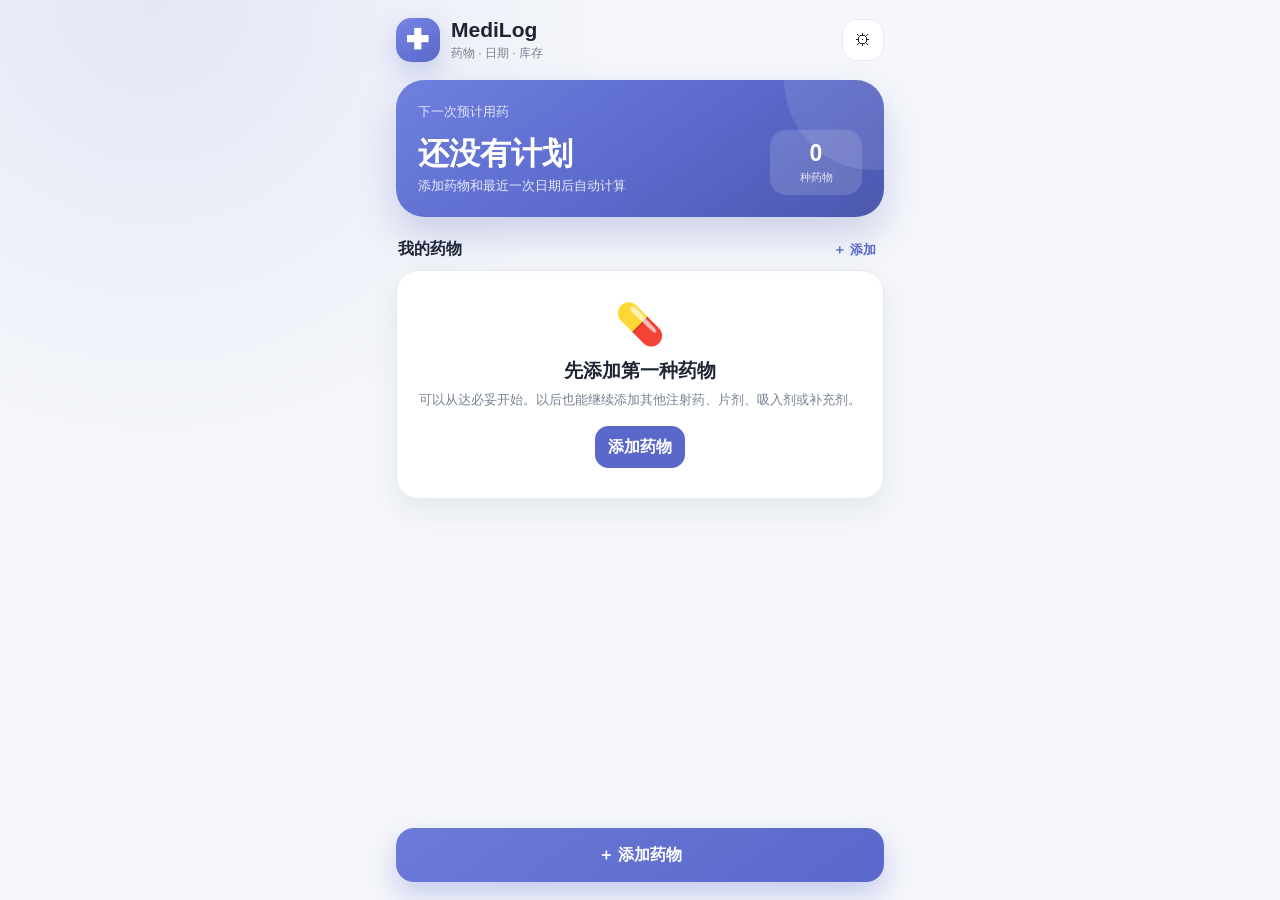
==== medilog-preview/index.html @ ae6ef3f7 "Add MediLog mobile preview" ====
<!DOCTYPE html>
<html lang="zh-CN">
<head>
<meta charset="utf-8">
<meta name="viewport" content="width=device-width,initial-scale=1,viewport-fit=cover">
<meta name="theme-color" content="#f5f7fb">
<meta name="apple-mobile-web-app-capable" content="yes">
<meta name="apple-mobile-web-app-status-bar-style" content="default">
<meta name="apple-mobile-web-app-title" content="MediLog">
<title>MediLog · 用药记录</title>
<link rel="manifest" href="./manifest.json">
<style>
:root{--bg:#f5f7fb;--card:#fff;--text:#1d2433;--muted:#778092;--line:#e7eaf0;--brand:#5968c9;--brand2:#7784e4;--green:#258a67;--amber:#a76a0a;--red:#ba4051;--soft:#eef1ff;--shadow:0 12px 30px rgba(30,38,60,.08)}
*{box-sizing:border-box}html{-webkit-text-size-adjust:100%}body{margin:0;background:radial-gradient(circle at 12% 0,rgba(89,104,201,.11),transparent 32%),var(--bg);color:var(--text);font-family:-apple-system,BlinkMacSystemFont,"SF Pro Display","PingFang SC","Microsoft YaHei",sans-serif}button,input,select,textarea{font:inherit}button{cursor:pointer}.app{width:min(100%,520px);margin:auto;min-height:100vh;padding:max(18px,env(safe-area-inset-top)) 16px calc(92px + env(safe-area-inset-bottom))}.topbar{display:flex;align-items:center;justify-content:space-between;margin-bottom:18px}.brand{display:flex;align-items:center;gap:11px}.logo{width:44px;height:44px;border-radius:15px;background:linear-gradient(145deg,var(--brand2),var(--brand));display:grid;place-items:center;color:#fff;box-shadow:0 10px 24px rgba(89,104,201,.25);font-size:23px}.brand h1{font-size:21px;margin:0}.brand p{font-size:12px;color:var(--muted);margin:3px 0 0}.iconbtn{width:42px;height:42px;border:1px solid var(--line);border-radius:14px;background:#fff;color:var(--text)}.hero{padding:22px;border-radius:28px;color:#fff;background:linear-gradient(145deg,#7080df 0,#5968c9 58%,#4c58ae 100%);box-shadow:0 18px 38px rgba(76,88,174,.24);position:relative;overflow:hidden}.hero:after{content:"";position:absolute;width:180px;height:180px;border-radius:50%;background:rgba(255,255,255,.10);right:-80px;top:-90px}.hero small{opacity:.8}.herorow{position:relative;z-index:1;display:flex;justify-content:space-between;align-items:end;gap:14px;margin-top:9px}.herobig{font-size:31px;font-weight:800;line-height:1}.herosub{font-size:13px;opacity:.86;margin-top:8px}.badge{min-width:92px;padding:10px 12px;border-radius:16px;background:rgba(255,255,255,.14);text-align:center}.badge strong{display:block;font-size:23px}.badge span{font-size:11px;opacity:.85}.sectionhead{display:flex;justify-content:space-between;align-items:center;margin:22px 2px 10px}.sectionhead h2{margin:0;font-size:16px}.linkbtn{border:0;background:transparent;color:var(--brand);font-weight:700;font-size:13px}.list{display:grid;gap:12px}.card{background:rgba(255,255,255,.96);border:1px solid var(--line);border-radius:22px;padding:17px;box-shadow:var(--shadow)}.medtop{display:flex;justify-content:space-between;gap:12px;align-items:start}.medname{font-size:18px;font-weight:780}.meta{font-size:12px;color:var(--muted);margin-top:5px}.pill{padding:6px 9px;border-radius:999px;background:#eaf8f2;color:var(--green);font-size:11px;font-weight:750;white-space:nowrap}.pill.low{background:#fff4dc;color:var(--amber)}.pill.empty{background:#fff0f2;color:var(--red)}.stats{display:grid;grid-template-columns:repeat(3,1fr);gap:8px;margin-top:15px}.stat{background:#f8f9fc;border-radius:15px;padding:11px 9px;min-width:0}.stat span{display:block;font-size:10px;color:var(--muted);margin-bottom:5px}.stat strong{font-size:14px;display:block;white-space:nowrap;overflow:hidden;text-overflow:ellipsis}.note{font-size:12px;color:var(--muted);margin-top:10px}.actions{display:grid;grid-template-columns:1.4fr 1fr auto;gap:8px;margin-top:13px}.btn{border:1px solid var(--line);border-radius:13px;background:#fff;min-height:42px;padding:9px 12px;font-weight:700}.btn.primary{background:var(--brand);border-color:var(--brand);color:#fff}.btn.soft{background:var(--soft);border-color:transparent;color:var(--brand)}.btn.danger{color:var(--red);background:#fff0f2;border-color:#ffdbe1}.empty{text-align:center;padding:30px 20px}.empty .emoji{font-size:40px}.empty h3{margin:10px 0 6px}.empty p{color:var(--muted);font-size:13px;line-height:1.55;margin:0 0 16px}.timeline{display:grid;gap:9px}.event{display:grid;grid-template-columns:auto 1fr auto;gap:10px;align-items:center;background:#fff;border:1px solid var(--line);border-radius:17px;padding:12px 13px}.edot{width:34px;height:34px;border-radius:11px;background:#eef1ff;display:grid;place-items:center}.etitle{font-weight:700;font-size:13px}.esub{font-size:11px;color:var(--muted);margin-top:3px}.eqty{font-size:12px;font-weight:750}.fab{position:fixed;left:50%;bottom:calc(18px + env(safe-area-inset-bottom));transform:translateX(-50%);width:min(calc(100% - 32px),488px);z-index:10}.fab button{width:100%;height:54px;border:0;border-radius:18px;color:#fff;background:linear-gradient(145deg,#6c7bd9,#5968c9);font-weight:800;box-shadow:0 13px 28px rgba(89,104,201,.3)}dialog{border:0;padding:0;border-radius:24px;width:min(calc(100% - 24px),500px);max-height:88vh;box-shadow:0 24px 70px rgba(25,32,50,.24)}dialog::backdrop{background:rgba(20,25,40,.38);backdrop-filter:blur(3px)}.modal{padding:20px}.modalhead{display:flex;justify-content:space-between;align-items:center;margin-bottom:14px}.modalhead h3{margin:0;font-size:19px}.close{width:36px;height:36px;border:0;border-radius:12px;background:#f2f4f8;font-size:22px}.grid2{display:grid;grid-template-columns:1fr 1fr;gap:10px}.field{margin-top:11px}.field label{display:block;font-size:12px;color:var(--muted);font-weight:650;margin-bottom:6px}.field input,.field select,.field textarea{width:100%;border:1px solid var(--line);background:#fff;border-radius:13px;padding:11px 12px;outline:none}.field textarea{min-height:76px;resize:vertical}.modalactions{display:grid;grid-template-columns:1fr 1.3fr;gap:9px;margin-top:18px}.smallhint{font-size:11px;color:var(--muted);line-height:1.5;margin-top:7px}.toast{position:fixed;left:50%;top:22px;transform:translate(-50%,-20px);background:#202633;color:#fff;padding:10px 14px;border-radius:12px;font-size:12px;opacity:0;pointer-events:none;transition:.2s;z-index:50}.toast.show{opacity:1;transform:translate(-50%,0)}@media(max-width:370px){.stats{grid-template-columns:1fr}.actions{grid-template-columns:1fr 1fr}.actions .edit{grid-column:1/-1}.herorow{align-items:start;flex-direction:column}}
</style>
</head>
<body>
<div class="app">
  <header class="topbar"><div class="brand"><div class="logo">✚</div><div><h1>MediLog</h1><p>药物 · 日期 · 库存</p></div></div><button class="iconbtn" id="settingsBtn">⚙︎</button></header>
  <section class="hero" id="hero"></section>
  <div class="sectionhead"><h2>我的药物</h2><button class="linkbtn" id="addTop">＋ 添加</button></div>
  <main class="list" id="medList"></main>
  <div class="sectionhead" id="historyHead"><h2>最近记录</h2><button class="linkbtn" id="allHistoryBtn">查看全部</button></div>
  <section class="timeline" id="timeline"></section>
</div>
<div class="fab"><button id="addBtn">＋ 添加药物</button></div>

<dialog id="medDialog"><form class="modal" id="medForm"><div class="modalhead"><h3 id="medTitle">添加药物</h3><button type="button" class="close" data-close="medDialog">×</button></div><input type="hidden" id="medId"><div class="field"><label>药物名称</label><input id="medName" required placeholder="例如：达必妥"></div><div class="grid2"><div class="field"><label>类型</label><select id="medType"><option>注射笔</option><option>预充针</option><option>片剂</option><option>胶囊</option><option>吸入剂</option><option>补充剂</option><option>其他</option></select></div><div class="field"><label>库存单位</label><input id="medUnit" value="支" required></div></div><div class="grid2"><div class="field"><label>当前库存</label><input id="medStock" type="number" min="0" step="0.5" value="0" required></div><div class="field"><label>每次使用</label><input id="medDose" type="number" min="0.1" step="0.1" value="1" required></div></div><div class="grid2"><div class="field"><label>计划间隔（天）</label><input id="medInterval" type="number" min="1" value="14" required></div><div class="field"><label>低库存提醒</label><input id="medLow" type="number" min="0" step="0.5" value="2"></div></div><div class="field" id="seedWrap"><label>最近一次用药日期（可选）</label><input id="medSeed" type="date"></div><div class="field"><label>备注（可选）</label><textarea id="medNotes" placeholder="剂量、部位或其他备注"></textarea></div><button type="button" class="btn danger" id="deleteBtn" style="display:none;width:100%;margin-top:14px">删除药物和记录</button><div class="modalactions"><button type="button" class="btn" data-close="medDialog">取消</button><button class="btn primary">保存</button></div></form></dialog>

<dialog id="doseDialog"><form class="modal" id="doseForm"><div class="modalhead"><h3>记录用药</h3><button type="button" class="close" data-close="doseDialog">×</button></div><input type="hidden" id="doseMedId"><div class="field"><label>药物</label><input id="doseName" disabled></div><div class="grid2"><div class="field"><label>日期</label><input id="doseDate" type="date" required></div><div class="field"><label>使用数量</label><input id="doseQty" type="number" min="0.1" step="0.1" required></div></div><div class="field"><label>备注（可选）</label><input id="doseNote" placeholder="例如：左腹部"></div><div class="smallhint" id="doseHint"></div><div class="modalactions"><button type="button" class="btn" data-close="doseDialog">取消</button><button class="btn primary">确认用药</button></div></form></dialog>

<dialog id="restockDialog"><form class="modal" id="restockForm"><div class="modalhead"><h3>补充库存</h3><button type="button" class="close" data-close="restockDialog">×</button></div><input type="hidden" id="restockMedId"><div class="field"><label>药物</label><input id="restockName" disabled></div><div class="grid2"><div class="field"><label>日期</label><input id="restockDate" type="date" required></div><div class="field"><label>增加数量</label><input id="restockQty" type="number" min="0.1" step="0.1" value="1" required></div></div><div class="field"><label>备注（可选）</label><input id="restockNote" placeholder="例如：药房领取"></div><div class="modalactions"><button type="button" class="btn" data-close="restockDialog">取消</button><button class="btn primary">加入库存</button></div></form></dialog>

<dialog id="historyDialog"><div class="modal"><div class="modalhead"><h3>全部记录</h3><button class="close" data-close="historyDialog">×</button></div><div class="timeline" id="allTimeline"></div></div></dialog>
<dialog id="settingsDialog"><div class="modal"><div class="modalhead"><h3>数据与备份</h3><button class="close" data-close="settingsDialog">×</button></div><p class="smallhint">所有用药数据只保存在当前浏览器。本页面不会把你的药物名称、库存或用药历史上传到 GitHub。</p><div style="display:grid;gap:9px;margin-top:14px"><button class="btn" id="exportBtn">导出 JSON 备份</button><button class="btn soft" id="importBtn">导入备份</button><input id="importFile" type="file" accept="application/json" hidden></div></div></dialog>
<div class="toast" id="toast"></div>
<script>
const KEY='medilog.state.v1';
let state=load();
const $=id=>document.getElementById(id);
const uid=()=>crypto.randomUUID?crypto.randomUUID():Date.now().toString(36)+Math.random().toString(36).slice(2);
const today=()=>{const d=new Date();return `${d.getFullYear()}-${String(d.getMonth()+1).padStart(2,'0')}-${String(d.getDate()).padStart(2,'0')}`};
const pd=s=>s?new Date(s+'T12:00:00'):null;
const iso=d=>`${d.getFullYear()}-${String(d.getMonth()+1).padStart(2,'0')}-${String(d.getDate()).padStart(2,'0')}`;
const add=(s,n)=>{const d=pd(s);if(!d)return null;d.setDate(d.getDate()+Number(n||0));return iso(d)};
const diff=(a,b)=>Math.round((pd(b)-pd(a))/86400000);
const fmt=s=>s?pd(s).toLocaleDateString('zh-CN',{month:'short',day:'numeric'}):'—';
const fmtY=s=>s?pd(s).toLocaleDateString('zh-CN',{year:'numeric',month:'short',day:'numeric'}):'—';
const num=n=>Number(n||0).toLocaleString('zh-CN',{maximumFractionDigits:1});
const esc=v=>String(v??'').replace(/[&<>"']/g,c=>({'&':'&amp;','<':'&lt;','>':'&gt;','"':'&quot;',"'":'&#39;'}[c]));
function load(){try{const x=JSON.parse(localStorage.getItem(KEY));if(x&&Array.isArray(x.medications)&&Array.isArray(x.events))return x}catch(e){}return{version:1,medications:[],events:[]}}
function save(){localStorage.setItem(KEY,JSON.stringify(state))}
function med(id){return state.medications.find(m=>m.id===id)}
function doseDates(m){const a=state.events.filter(e=>e.medicationId===m.id&&e.type==='dose').map(e=>e.date);if(m.seedDate)a.push(m.seedDate);return [...new Set(a)].sort()}
function last(m){const a=doseDates(m);return a.length?a[a.length-1]:null}
function next(m){const l=last(m);return l?add(l,m.intervalDays):null}
function avg(m){const a=doseDates(m);if(a.length<2)return null;const ds=a.slice(1).map((d,i)=>diff(a[i],d));return ds.reduce((x,y)=>x+y,0)/ds.length}
function toast(t){$('toast').textContent=t;$('toast').classList.add('show');clearTimeout(toast.t);toast.t=setTimeout(()=>$('toast').classList.remove('show'),1800)}
function render(){renderHero();renderMeds();renderEvents();$('historyHead').style.display=state.events.length?'flex':'none'}
function renderHero(){let n=null;for(const m of state.medications){const d=next(m);if(d&&(!n||pd(d)<pd(n.date)))n={m,date:d}}if(!n){$('hero').innerHTML='<small>下一次预计用药</small><div class="herorow"><div><div class="herobig">还没有计划</div><div class="herosub">添加药物和最近一次日期后自动计算</div></div><div class="badge"><strong>'+state.medications.length+'</strong><span>种药物</span></div></div>';return}const d=diff(today(),n.date);const text=d===0?'今天':d>0?d+' 天后':'已过 '+Math.abs(d)+' 天';$('hero').innerHTML=`<small>下一次预计用药 · ${esc(n.m.name)}</small><div class="herorow"><div><div class="herobig">${text}</div><div class="herosub">${fmtY(n.date)} · 计划每 ${num(n.m.intervalDays)} 天</div></div><div class="badge"><strong>${num(n.m.stock)}</strong><span>剩余 ${esc(n.m.unit)}</span></div></div>`}
function renderMeds(){const root=$('medList');if(!state.medications.length){root.innerHTML='<div class="card empty"><div class="emoji">💊</div><h3>先添加第一种药物</h3><p>可以从达必妥开始。以后也能继续添加其他注射药、片剂、吸入剂或补充剂。</p><button class="btn primary" id="emptyAdd">添加药物</button></div>';$('emptyAdd').onclick=()=>openMed();return}root.innerHTML=state.medications.map(m=>{const l=last(m),n=next(m),a=avg(m),st=Number(m.stock),low=Number(m.lowStock||0);const c=st<=0?'empty':st<=low?'low':'';const doses=m.doseQty>0?Math.floor(st/m.doseQty):0;const label=st<=0?'库存为 0':st<=low?'库存偏低':'约 '+doses+' 次用量';return `<article class="card"><div class="medtop"><div><div class="medname">${esc(m.name)}</div><div class="meta">${esc(m.formType)} · 每次 ${num(m.doseQty)} ${esc(m.unit)} · 每 ${num(m.intervalDays)} 天</div></div><span class="pill ${c}">${label}</span></div><div class="stats"><div class="stat"><span>剩余库存</span><strong>${num(m.stock)} ${esc(m.unit)}</strong></div><div class="stat"><span>上次用药</span><strong>${fmt(l)}</strong></div><div class="stat"><span>下次预计</span><strong>${fmt(n)}</strong></div></div>${a?`<div class="note">历史平均实际间隔：${num(a)} 天</div>`:''}${m.notes?`<div class="note">${esc(m.notes)}</div>`:''}<div class="actions"><button class="btn primary dose" data-id="${m.id}">记录用药</button><button class="btn soft restock" data-id="${m.id}">补库存</button><button class="btn edit" data-id="${m.id}">编辑</button></div></article>`}).join('');root.querySelectorAll('.dose').forEach(b=>b.onclick=()=>openDose(b.dataset.id));root.querySelectorAll('.restock').forEach(b=>b.onclick=()=>openRestock(b.dataset.id));root.querySelectorAll('.edit').forEach(b=>b.onclick=()=>openMed(b.dataset.id))}
function events(){return [...state.events].sort((a,b)=>b.date.localeCompare(a.date)||String(b.createdAt).localeCompare(String(a.createdAt)))}
function eventHTML(e){const m=med(e.medicationId);if(!m)return'';const dose=e.type==='dose';return `<div class="event"><div class="edot">${dose?'💉':'📦'}</div><div><div class="etitle">${esc(m.name)} · ${dose?'用药':'补充库存'}</div><div class="esub">${fmtY(e.date)}${e.note?' · '+esc(e.note):''}</div></div><div class="eqty">${dose?'−':'＋'}${num(e.qty)} ${esc(m.unit)}</div></div>`}
function renderEvents(){const a=events();$('timeline').innerHTML=a.slice(0,5).map(eventHTML).join('');$('allTimeline').innerHTML=a.length?a.map(eventHTML).join(''):'<div class="empty"><p>还没有任何记录。</p></div>'}
function openMed(id){const m=id?med(id):null;$('medTitle').textContent=m?'编辑药物':'添加药物';$('medId').value=m?.id||'';$('medName').value=m?.name||'';$('medType').value=m?.formType||'注射笔';$('medUnit').value=m?.unit||'支';$('medStock').value=m?.stock??0;$('medDose').value=m?.doseQty??1;$('medInterval').value=m?.intervalDays??14;$('medLow').value=m?.lowStock??2;$('medSeed').value=m?.seedDate||'';$('medNotes').value=m?.notes||'';$('seedWrap').style.display=m?'none':'block';$('deleteBtn').style.display=m?'block':'none';$('deleteBtn').onclick=m?()=>removeMed(m.id):null;$('medDialog').showModal()}
function openDose(id){const m=med(id);$('doseMedId').value=id;$('doseName').value=m.name;$('doseDate').value=today();$('doseQty').value=m.doseQty;$('doseNote').value='';$('doseHint').textContent=`当前库存：${num(m.stock)} ${m.unit}。确认后自动扣减。`;$('doseDialog').showModal()}
function openRestock(id){const m=med(id);$('restockMedId').value=id;$('restockName').value=m.name;$('restockDate').value=today();$('restockQty').value=1;$('restockNote').value='';$('restockDialog').showModal()}
function removeMed(id){const m=med(id);if(!confirm(`确定删除“${m.name}”以及它的全部历史记录吗？`))return;state.medications=state.medications.filter(x=>x.id!==id);state.events=state.events.filter(e=>e.medicationId!==id);save();$('medDialog').close();render();toast('已删除')}
$('medForm').onsubmit=e=>{e.preventDefault();const id=$('medId').value;const data={name:$('medName').value.trim(),formType:$('medType').value,unit:$('medUnit').value.trim()||'份',stock:Number($('medStock').value),doseQty:Number($('medDose').value),intervalDays:Number($('medInterval').value),lowStock:Number($('medLow').value||0),notes:$('medNotes').value.trim()};if(!data.name||data.stock<0||data.doseQty<=0||data.intervalDays<=0)return;if(id)Object.assign(med(id),data,{updatedAt:new Date().toISOString()});else state.medications.push({id:uid(),...data,seedDate:$('medSeed').value||null,createdAt:new Date().toISOString()});save();$('medDialog').close();render();toast(id?'已更新':'已添加')};
$('doseForm').onsubmit=e=>{e.preventDefault();const m=med($('doseMedId').value),q=Number($('doseQty').value),d=$('doseDate').value;if(!m||q<=0||!d)return;if(q>Number(m.stock)){toast('库存不足');return}m.stock=Number(m.stock)-q;state.events.push({id:uid(),type:'dose',medicationId:m.id,date:d,qty:q,note:$('doseNote').value.trim(),createdAt:new Date().toISOString()});save();$('doseDialog').close();render();toast('用药记录已保存')};
$('restockForm').onsubmit=e=>{e.preventDefault();const m=med($('restockMedId').value),q=Number($('restockQty').value),d=$('restockDate').value;if(!m||q<=0||!d)return;m.stock=Number(m.stock)+q;state.events.push({id:uid(),type:'restock',medicationId:m.id,date:d,qty:q,note:$('restockNote').value.trim(),createdAt:new Date().toISOString()});save();$('restockDialog').close();render();toast('库存已更新')};
$('addBtn').onclick=$('addTop').onclick=()=>openMed();$('settingsBtn').onclick=()=>$('settingsDialog').showModal();$('allHistoryBtn').onclick=()=>{$('historyDialog').showModal();renderEvents()};document.querySelectorAll('[data-close]').forEach(b=>b.onclick=()=>$(b.dataset.close).close());
$('exportBtn').onclick=()=>{const blob=new Blob([JSON.stringify({app:'MediLog',exportedAt:new Date().toISOString(),data:state},null,2)],{type:'application/json'});const u=URL.createObjectURL(blob),a=document.createElement('a');a.href=u;a.download=`medilog-backup-${today()}.json`;a.click();setTimeout(()=>URL.revokeObjectURL(u),1000);toast('备份已导出')};$('importBtn').onclick=()=>$('importFile').click();$('importFile').onchange=async()=>{const f=$('importFile').files[0];if(!f)return;try{const x=JSON.parse(await f.text()),d=x.data||x;if(!Array.isArray(d.medications)||!Array.isArray(d.events))throw 0;if(!confirm('导入会覆盖当前数据，是否继续？'))return;state=d;save();render();$('settingsDialog').close();toast('备份已导入')}catch(e){toast('备份文件无法读取')}$('importFile').value=''};
if('serviceWorker'in navigator)window.addEventListener('load',()=>navigator.serviceWorker.register('./sw.js').catch(()=>{}));render();
</script>
</body>
</html>
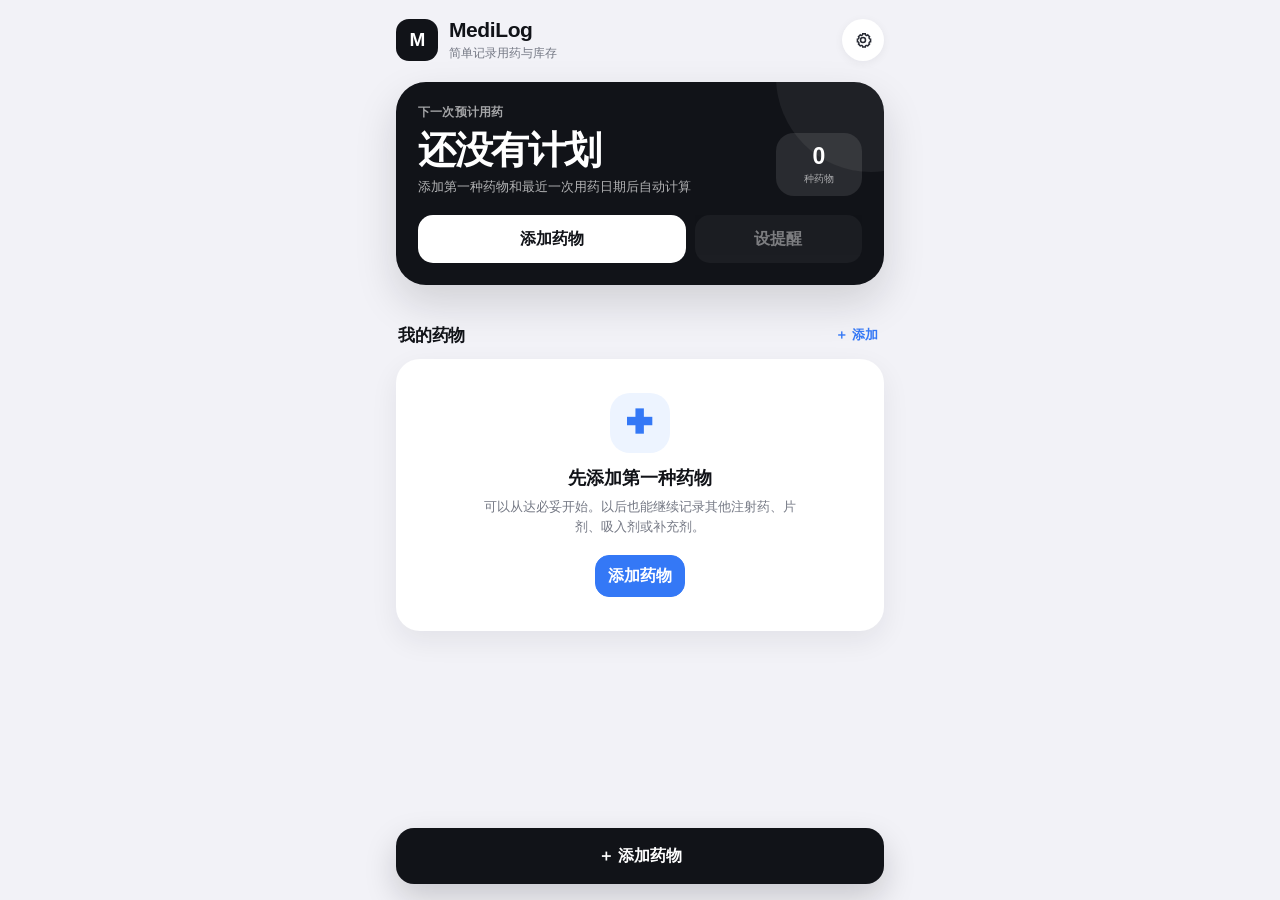
==== commit 5138881b: "Redesign MediLog preview and add calendar reminders" ====
--- a/medilog-preview/index.html
+++ b/medilog-preview/index.html
@@ -1,77 +1,37 @@
 <!DOCTYPE html>
 <html lang="zh-CN">
 <head>
-<meta charset="utf-8">
-<meta name="viewport" content="width=device-width,initial-scale=1,viewport-fit=cover">
-<meta name="theme-color" content="#f5f7fb">
-<meta name="apple-mobile-web-app-capable" content="yes">
-<meta name="apple-mobile-web-app-status-bar-style" content="default">
-<meta name="apple-mobile-web-app-title" content="MediLog">
-<title>MediLog · 用药记录</title>
-<link rel="manifest" href="./manifest.json">
-<style>
-:root{--bg:#f5f7fb;--card:#fff;--text:#1d2433;--muted:#778092;--line:#e7eaf0;--brand:#5968c9;--brand2:#7784e4;--green:#258a67;--amber:#a76a0a;--red:#ba4051;--soft:#eef1ff;--shadow:0 12px 30px rgba(30,38,60,.08)}
-*{box-sizing:border-box}html{-webkit-text-size-adjust:100%}body{margin:0;background:radial-gradient(circle at 12% 0,rgba(89,104,201,.11),transparent 32%),var(--bg);color:var(--text);font-family:-apple-system,BlinkMacSystemFont,"SF Pro Display","PingFang SC","Microsoft YaHei",sans-serif}button,input,select,textarea{font:inherit}button{cursor:pointer}.app{width:min(100%,520px);margin:auto;min-height:100vh;padding:max(18px,env(safe-area-inset-top)) 16px calc(92px + env(safe-area-inset-bottom))}.topbar{display:flex;align-items:center;justify-content:space-between;margin-bottom:18px}.brand{display:flex;align-items:center;gap:11px}.logo{width:44px;height:44px;border-radius:15px;background:linear-gradient(145deg,var(--brand2),var(--brand));display:grid;place-items:center;color:#fff;box-shadow:0 10px 24px rgba(89,104,201,.25);font-size:23px}.brand h1{font-size:21px;margin:0}.brand p{font-size:12px;color:var(--muted);margin:3px 0 0}.iconbtn{width:42px;height:42px;border:1px solid var(--line);border-radius:14px;background:#fff;color:var(--text)}.hero{padding:22px;border-radius:28px;color:#fff;background:linear-gradient(145deg,#7080df 0,#5968c9 58%,#4c58ae 100%);box-shadow:0 18px 38px rgba(76,88,174,.24);position:relative;overflow:hidden}.hero:after{content:"";position:absolute;width:180px;height:180px;border-radius:50%;background:rgba(255,255,255,.10);right:-80px;top:-90px}.hero small{opacity:.8}.herorow{position:relative;z-index:1;display:flex;justify-content:space-between;align-items:end;gap:14px;margin-top:9px}.herobig{font-size:31px;font-weight:800;line-height:1}.herosub{font-size:13px;opacity:.86;margin-top:8px}.badge{min-width:92px;padding:10px 12px;border-radius:16px;background:rgba(255,255,255,.14);text-align:center}.badge strong{display:block;font-size:23px}.badge span{font-size:11px;opacity:.85}.sectionhead{display:flex;justify-content:space-between;align-items:center;margin:22px 2px 10px}.sectionhead h2{margin:0;font-size:16px}.linkbtn{border:0;background:transparent;color:var(--brand);font-weight:700;font-size:13px}.list{display:grid;gap:12px}.card{background:rgba(255,255,255,.96);border:1px solid var(--line);border-radius:22px;padding:17px;box-shadow:var(--shadow)}.medtop{display:flex;justify-content:space-between;gap:12px;align-items:start}.medname{font-size:18px;font-weight:780}.meta{font-size:12px;color:var(--muted);margin-top:5px}.pill{padding:6px 9px;border-radius:999px;background:#eaf8f2;color:var(--green);font-size:11px;font-weight:750;white-space:nowrap}.pill.low{background:#fff4dc;color:var(--amber)}.pill.empty{background:#fff0f2;color:var(--red)}.stats{display:grid;grid-template-columns:repeat(3,1fr);gap:8px;margin-top:15px}.stat{background:#f8f9fc;border-radius:15px;padding:11px 9px;min-width:0}.stat span{display:block;font-size:10px;color:var(--muted);margin-bottom:5px}.stat strong{font-size:14px;display:block;white-space:nowrap;overflow:hidden;text-overflow:ellipsis}.note{font-size:12px;color:var(--muted);margin-top:10px}.actions{display:grid;grid-template-columns:1.4fr 1fr auto;gap:8px;margin-top:13px}.btn{border:1px solid var(--line);border-radius:13px;background:#fff;min-height:42px;padding:9px 12px;font-weight:700}.btn.primary{background:var(--brand);border-color:var(--brand);color:#fff}.btn.soft{background:var(--soft);border-color:transparent;color:var(--brand)}.btn.danger{color:var(--red);background:#fff0f2;border-color:#ffdbe1}.empty{text-align:center;padding:30px 20px}.empty .emoji{font-size:40px}.empty h3{margin:10px 0 6px}.empty p{color:var(--muted);font-size:13px;line-height:1.55;margin:0 0 16px}.timeline{display:grid;gap:9px}.event{display:grid;grid-template-columns:auto 1fr auto;gap:10px;align-items:center;background:#fff;border:1px solid var(--line);border-radius:17px;padding:12px 13px}.edot{width:34px;height:34px;border-radius:11px;background:#eef1ff;display:grid;place-items:center}.etitle{font-weight:700;font-size:13px}.esub{font-size:11px;color:var(--muted);margin-top:3px}.eqty{font-size:12px;font-weight:750}.fab{position:fixed;left:50%;bottom:calc(18px + env(safe-area-inset-bottom));transform:translateX(-50%);width:min(calc(100% - 32px),488px);z-index:10}.fab button{width:100%;height:54px;border:0;border-radius:18px;color:#fff;background:linear-gradient(145deg,#6c7bd9,#5968c9);font-weight:800;box-shadow:0 13px 28px rgba(89,104,201,.3)}dialog{border:0;padding:0;border-radius:24px;width:min(calc(100% - 24px),500px);max-height:88vh;box-shadow:0 24px 70px rgba(25,32,50,.24)}dialog::backdrop{background:rgba(20,25,40,.38);backdrop-filter:blur(3px)}.modal{padding:20px}.modalhead{display:flex;justify-content:space-between;align-items:center;margin-bottom:14px}.modalhead h3{margin:0;font-size:19px}.close{width:36px;height:36px;border:0;border-radius:12px;background:#f2f4f8;font-size:22px}.grid2{display:grid;grid-template-columns:1fr 1fr;gap:10px}.field{margin-top:11px}.field label{display:block;font-size:12px;color:var(--muted);font-weight:650;margin-bottom:6px}.field input,.field select,.field textarea{width:100%;border:1px solid var(--line);background:#fff;border-radius:13px;padding:11px 12px;outline:none}.field textarea{min-height:76px;resize:vertical}.modalactions{display:grid;grid-template-columns:1fr 1.3fr;gap:9px;margin-top:18px}.smallhint{font-size:11px;color:var(--muted);line-height:1.5;margin-top:7px}.toast{position:fixed;left:50%;top:22px;transform:translate(-50%,-20px);background:#202633;color:#fff;padding:10px 14px;border-radius:12px;font-size:12px;opacity:0;pointer-events:none;transition:.2s;z-index:50}.toast.show{opacity:1;transform:translate(-50%,0)}@media(max-width:370px){.stats{grid-template-columns:1fr}.actions{grid-template-columns:1fr 1fr}.actions .edit{grid-column:1/-1}.herorow{align-items:start;flex-direction:column}}
-</style>
+  <meta charset="utf-8">
+  <meta name="viewport" content="width=device-width,initial-scale=1,viewport-fit=cover">
+  <meta name="theme-color" content="#f2f2f7">
+  <meta name="apple-mobile-web-app-capable" content="yes">
+  <meta name="apple-mobile-web-app-status-bar-style" content="default">
+  <meta name="apple-mobile-web-app-title" content="MediLog">
+  <title>MediLog · 用药记录</title>
+  <link rel="manifest" href="./manifest.json">
+  <link rel="stylesheet" href="./app.css">
 </head>
 <body>
 <div class="app">
-  <header class="topbar"><div class="brand"><div class="logo">✚</div><div><h1>MediLog</h1><p>药物 · 日期 · 库存</p></div></div><button class="iconbtn" id="settingsBtn">⚙︎</button></header>
-  <section class="hero" id="hero"></section>
-  <div class="sectionhead"><h2>我的药物</h2><button class="linkbtn" id="addTop">＋ 添加</button></div>
-  <main class="list" id="medList"></main>
-  <div class="sectionhead" id="historyHead"><h2>最近记录</h2><button class="linkbtn" id="allHistoryBtn">查看全部</button></div>
-  <section class="timeline" id="timeline"></section>
+  <header class="topbar">
+    <div class="brand"><div class="brandmark">M</div><div><h1>MediLog</h1><p>简单记录用药与库存</p></div></div>
+    <button class="iconbtn" id="settingsBtn" aria-label="设置"><svg viewBox="0 0 24 24" fill="none" stroke="currentColor" stroke-width="1.8"><circle cx="12" cy="12" r="3"/><path d="M19.4 15a1.7 1.7 0 0 0 .34 1.88l.06.06-2.12 2.12-.06-.06a1.7 1.7 0 0 0-1.88-.34 1.7 1.7 0 0 0-1.03 1.55V20.3h-3v-.09a1.7 1.7 0 0 0-1.03-1.55 1.7 1.7 0 0 0-1.88.34l-.06.06-2.12-2.12.06-.06A1.7 1.7 0 0 0 7 15a1.7 1.7 0 0 0-1.55-1.03H5.3v-3h.15A1.7 1.7 0 0 0 7 9.94a1.7 1.7 0 0 0-.34-1.88L6.6 8l2.12-2.12.06.06a1.7 1.7 0 0 0 1.88.34A1.7 1.7 0 0 0 11.7 4.7V4.6h3v.1a1.7 1.7 0 0 0 1.03 1.58 1.7 1.7 0 0 0 1.88-.34l.06-.06L19.8 8l-.06.06a1.7 1.7 0 0 0-.34 1.88 1.7 1.7 0 0 0 1.55 1.03h.15v3h-.15A1.7 1.7 0 0 0 19.4 15Z"/></svg></button>
+  </header>
+  <section class="nextcard" id="hero"></section>
+  <section class="summary" id="summary"></section>
+  <div class="section-head"><h2>我的药物</h2><button class="textbtn" id="addTop">＋ 添加</button></div>
+  <main class="med-list" id="medList"></main>
+  <div class="section-head" id="historyHead"><h2>最近记录</h2><button class="textbtn" id="allHistoryBtn">查看全部</button></div>
+  <section class="event-list" id="timeline"></section>
 </div>
-<div class="fab"><button id="addBtn">＋ 添加药物</button></div>
-
-<dialog id="medDialog"><form class="modal" id="medForm"><div class="modalhead"><h3 id="medTitle">添加药物</h3><button type="button" class="close" data-close="medDialog">×</button></div><input type="hidden" id="medId"><div class="field"><label>药物名称</label><input id="medName" required placeholder="例如：达必妥"></div><div class="grid2"><div class="field"><label>类型</label><select id="medType"><option>注射笔</option><option>预充针</option><option>片剂</option><option>胶囊</option><option>吸入剂</option><option>补充剂</option><option>其他</option></select></div><div class="field"><label>库存单位</label><input id="medUnit" value="支" required></div></div><div class="grid2"><div class="field"><label>当前库存</label><input id="medStock" type="number" min="0" step="0.5" value="0" required></div><div class="field"><label>每次使用</label><input id="medDose" type="number" min="0.1" step="0.1" value="1" required></div></div><div class="grid2"><div class="field"><label>计划间隔（天）</label><input id="medInterval" type="number" min="1" value="14" required></div><div class="field"><label>低库存提醒</label><input id="medLow" type="number" min="0" step="0.5" value="2"></div></div><div class="field" id="seedWrap"><label>最近一次用药日期（可选）</label><input id="medSeed" type="date"></div><div class="field"><label>备注（可选）</label><textarea id="medNotes" placeholder="剂量、部位或其他备注"></textarea></div><button type="button" class="btn danger" id="deleteBtn" style="display:none;width:100%;margin-top:14px">删除药物和记录</button><div class="modalactions"><button type="button" class="btn" data-close="medDialog">取消</button><button class="btn primary">保存</button></div></form></dialog>
-
-<dialog id="doseDialog"><form class="modal" id="doseForm"><div class="modalhead"><h3>记录用药</h3><button type="button" class="close" data-close="doseDialog">×</button></div><input type="hidden" id="doseMedId"><div class="field"><label>药物</label><input id="doseName" disabled></div><div class="grid2"><div class="field"><label>日期</label><input id="doseDate" type="date" required></div><div class="field"><label>使用数量</label><input id="doseQty" type="number" min="0.1" step="0.1" required></div></div><div class="field"><label>备注（可选）</label><input id="doseNote" placeholder="例如：左腹部"></div><div class="smallhint" id="doseHint"></div><div class="modalactions"><button type="button" class="btn" data-close="doseDialog">取消</button><button class="btn primary">确认用药</button></div></form></dialog>
-
-<dialog id="restockDialog"><form class="modal" id="restockForm"><div class="modalhead"><h3>补充库存</h3><button type="button" class="close" data-close="restockDialog">×</button></div><input type="hidden" id="restockMedId"><div class="field"><label>药物</label><input id="restockName" disabled></div><div class="grid2"><div class="field"><label>日期</label><input id="restockDate" type="date" required></div><div class="field"><label>增加数量</label><input id="restockQty" type="number" min="0.1" step="0.1" value="1" required></div></div><div class="field"><label>备注（可选）</label><input id="restockNote" placeholder="例如：药房领取"></div><div class="modalactions"><button type="button" class="btn" data-close="restockDialog">取消</button><button class="btn primary">加入库存</button></div></form></dialog>
-
-<dialog id="historyDialog"><div class="modal"><div class="modalhead"><h3>全部记录</h3><button class="close" data-close="historyDialog">×</button></div><div class="timeline" id="allTimeline"></div></div></dialog>
-<dialog id="settingsDialog"><div class="modal"><div class="modalhead"><h3>数据与备份</h3><button class="close" data-close="settingsDialog">×</button></div><p class="smallhint">所有用药数据只保存在当前浏览器。本页面不会把你的药物名称、库存或用药历史上传到 GitHub。</p><div style="display:grid;gap:9px;margin-top:14px"><button class="btn" id="exportBtn">导出 JSON 备份</button><button class="btn soft" id="importBtn">导入备份</button><input id="importFile" type="file" accept="application/json" hidden></div></div></dialog>
+<div class="bottom-action"><button id="addBtn">＋ 添加药物</button></div>
+<dialog id="medDialog"><form class="sheet" id="medForm"><div class="sheet-head"><h3 id="medTitle">添加药物</h3><button type="button" class="close" data-close="medDialog">×</button></div><input type="hidden" id="medId"><div class="field"><label>药物名称</label><input id="medName" required placeholder="例如：达必妥"></div><div class="grid2"><div class="field"><label>类型</label><select id="medType"><option>注射笔</option><option>预充针</option><option>片剂</option><option>胶囊</option><option>吸入剂</option><option>补充剂</option><option>其他</option></select></div><div class="field"><label>库存单位</label><input id="medUnit" value="支" required></div></div><div class="grid2"><div class="field"><label>当前库存</label><input id="medStock" type="number" min="0" step="0.5" value="0" required></div><div class="field"><label>每次使用</label><input id="medDose" type="number" min="0.1" step="0.1" value="1" required></div></div><div class="grid2"><div class="field"><label>计划间隔（天）</label><input id="medInterval" type="number" min="1" value="14" required></div><div class="field"><label>低库存提醒</label><input id="medLow" type="number" min="0" step="0.5" value="2"></div></div><div class="field" id="seedWrap"><label>最近一次用药日期（可选）</label><input id="medSeed" type="date"></div><div class="field"><label>备注（可选）</label><textarea id="medNotes" placeholder="剂量、部位或其他备注"></textarea></div><button type="button" class="btn danger full" id="deleteBtn" style="display:none;margin-top:14px">删除药物和记录</button><div class="sheet-actions"><button type="button" class="btn" data-close="medDialog">取消</button><button class="btn primary">保存</button></div></form></dialog>
+<dialog id="doseDialog"><form class="sheet" id="doseForm"><div class="sheet-head"><h3>记录用药</h3><button type="button" class="close" data-close="doseDialog">×</button></div><input type="hidden" id="doseMedId"><div class="field"><label>药物</label><input id="doseName" disabled></div><div class="grid2"><div class="field"><label>日期</label><input id="doseDate" type="date" required></div><div class="field"><label>使用数量</label><input id="doseQty" type="number" min="0.1" step="0.1" required></div></div><div class="field"><label>备注（可选）</label><input id="doseNote" placeholder="例如：左腹部"></div><p class="hint" id="doseHint"></p><div class="sheet-actions"><button type="button" class="btn" data-close="doseDialog">取消</button><button class="btn primary">确认用药</button></div></form></dialog>
+<dialog id="restockDialog"><form class="sheet" id="restockForm"><div class="sheet-head"><h3>补充库存</h3><button type="button" class="close" data-close="restockDialog">×</button></div><input type="hidden" id="restockMedId"><div class="field"><label>药物</label><input id="restockName" disabled></div><div class="grid2"><div class="field"><label>日期</label><input id="restockDate" type="date" required></div><div class="field"><label>增加数量</label><input id="restockQty" type="number" min="0.1" step="0.1" value="1" required></div></div><div class="field"><label>备注（可选）</label><input id="restockNote" placeholder="例如：药房领取"></div><div class="sheet-actions"><button type="button" class="btn" data-close="restockDialog">取消</button><button class="btn primary">加入库存</button></div></form></dialog>
+<dialog id="reminderDialog"><div class="sheet"><div class="sheet-head"><h3>设置手机提醒</h3><button type="button" class="close" data-close="reminderDialog">×</button></div><input type="hidden" id="reminderMedId"><div class="reminder-box"><div class="reminder-title" id="reminderTitle"></div><div class="reminder-sub">第一版使用手机日历提醒，最稳定，也不需要把你的用药资料上传到服务器。</div></div><div class="field"><label>提前多久提醒</label><select id="reminderBefore"><option value="0">当天提醒</option><option value="1" selected>提前 1 天</option><option value="2">提前 2 天</option><option value="3">提前 3 天</option></select></div><button class="btn primary full" id="reminderExport" style="margin-top:16px">加入手机日历</button><p class="hint">iPhone 下载后可用日历打开；Android 也可导入系统日历。真正的锁屏 Push 会作为下一阶段功能。</p></div></dialog>
+<dialog id="historyDialog"><div class="sheet"><div class="sheet-head"><h3>全部记录</h3><button class="close" data-close="historyDialog">×</button></div><div class="event-list" id="allTimeline"></div></div></dialog>
+<dialog id="settingsDialog"><div class="sheet"><div class="sheet-head"><h3>数据与备份</h3><button class="close" data-close="settingsDialog">×</button></div><p class="hint">所有用药数据只保存在当前浏览器。本页面不会把药物名称、库存或用药历史上传到 GitHub。</p><div class="settings-grid"><button class="btn" id="exportBtn">导出 JSON 备份</button><button class="btn soft" id="importBtn">导入备份</button><input id="importFile" type="file" accept="application/json" hidden></div></div></dialog>
 <div class="toast" id="toast"></div>
-<script>
-const KEY='medilog.state.v1';
-let state=load();
-const $=id=>document.getElementById(id);
-const uid=()=>crypto.randomUUID?crypto.randomUUID():Date.now().toString(36)+Math.random().toString(36).slice(2);
-const today=()=>{const d=new Date();return `${d.getFullYear()}-${String(d.getMonth()+1).padStart(2,'0')}-${String(d.getDate()).padStart(2,'0')}`};
-const pd=s=>s?new Date(s+'T12:00:00'):null;
-const iso=d=>`${d.getFullYear()}-${String(d.getMonth()+1).padStart(2,'0')}-${String(d.getDate()).padStart(2,'0')}`;
-const add=(s,n)=>{const d=pd(s);if(!d)return null;d.setDate(d.getDate()+Number(n||0));return iso(d)};
-const diff=(a,b)=>Math.round((pd(b)-pd(a))/86400000);
-const fmt=s=>s?pd(s).toLocaleDateString('zh-CN',{month:'short',day:'numeric'}):'—';
-const fmtY=s=>s?pd(s).toLocaleDateString('zh-CN',{year:'numeric',month:'short',day:'numeric'}):'—';
-const num=n=>Number(n||0).toLocaleString('zh-CN',{maximumFractionDigits:1});
-const esc=v=>String(v??'').replace(/[&<>"']/g,c=>({'&':'&amp;','<':'&lt;','>':'&gt;','"':'&quot;',"'":'&#39;'}[c]));
-function load(){try{const x=JSON.parse(localStorage.getItem(KEY));if(x&&Array.isArray(x.medications)&&Array.isArray(x.events))return x}catch(e){}return{version:1,medications:[],events:[]}}
-function save(){localStorage.setItem(KEY,JSON.stringify(state))}
-function med(id){return state.medications.find(m=>m.id===id)}
-function doseDates(m){const a=state.events.filter(e=>e.medicationId===m.id&&e.type==='dose').map(e=>e.date);if(m.seedDate)a.push(m.seedDate);return [...new Set(a)].sort()}
-function last(m){const a=doseDates(m);return a.length?a[a.length-1]:null}
-function next(m){const l=last(m);return l?add(l,m.intervalDays):null}
-function avg(m){const a=doseDates(m);if(a.length<2)return null;const ds=a.slice(1).map((d,i)=>diff(a[i],d));return ds.reduce((x,y)=>x+y,0)/ds.length}
-function toast(t){$('toast').textContent=t;$('toast').classList.add('show');clearTimeout(toast.t);toast.t=setTimeout(()=>$('toast').classList.remove('show'),1800)}
-function render(){renderHero();renderMeds();renderEvents();$('historyHead').style.display=state.events.length?'flex':'none'}
-function renderHero(){let n=null;for(const m of state.medications){const d=next(m);if(d&&(!n||pd(d)<pd(n.date)))n={m,date:d}}if(!n){$('hero').innerHTML='<small>下一次预计用药</small><div class="herorow"><div><div class="herobig">还没有计划</div><div class="herosub">添加药物和最近一次日期后自动计算</div></div><div class="badge"><strong>'+state.medications.length+'</strong><span>种药物</span></div></div>';return}const d=diff(today(),n.date);const text=d===0?'今天':d>0?d+' 天后':'已过 '+Math.abs(d)+' 天';$('hero').innerHTML=`<small>下一次预计用药 · ${esc(n.m.name)}</small><div class="herorow"><div><div class="herobig">${text}</div><div class="herosub">${fmtY(n.date)} · 计划每 ${num(n.m.intervalDays)} 天</div></div><div class="badge"><strong>${num(n.m.stock)}</strong><span>剩余 ${esc(n.m.unit)}</span></div></div>`}
-function renderMeds(){const root=$('medList');if(!state.medications.length){root.innerHTML='<div class="card empty"><div class="emoji">💊</div><h3>先添加第一种药物</h3><p>可以从达必妥开始。以后也能继续添加其他注射药、片剂、吸入剂或补充剂。</p><button class="btn primary" id="emptyAdd">添加药物</button></div>';$('emptyAdd').onclick=()=>openMed();return}root.innerHTML=state.medications.map(m=>{const l=last(m),n=next(m),a=avg(m),st=Number(m.stock),low=Number(m.lowStock||0);const c=st<=0?'empty':st<=low?'low':'';const doses=m.doseQty>0?Math.floor(st/m.doseQty):0;const label=st<=0?'库存为 0':st<=low?'库存偏低':'约 '+doses+' 次用量';return `<article class="card"><div class="medtop"><div><div class="medname">${esc(m.name)}</div><div class="meta">${esc(m.formType)} · 每次 ${num(m.doseQty)} ${esc(m.unit)} · 每 ${num(m.intervalDays)} 天</div></div><span class="pill ${c}">${label}</span></div><div class="stats"><div class="stat"><span>剩余库存</span><strong>${num(m.stock)} ${esc(m.unit)}</strong></div><div class="stat"><span>上次用药</span><strong>${fmt(l)}</strong></div><div class="stat"><span>下次预计</span><strong>${fmt(n)}</strong></div></div>${a?`<div class="note">历史平均实际间隔：${num(a)} 天</div>`:''}${m.notes?`<div class="note">${esc(m.notes)}</div>`:''}<div class="actions"><button class="btn primary dose" data-id="${m.id}">记录用药</button><button class="btn soft restock" data-id="${m.id}">补库存</button><button class="btn edit" data-id="${m.id}">编辑</button></div></article>`}).join('');root.querySelectorAll('.dose').forEach(b=>b.onclick=()=>openDose(b.dataset.id));root.querySelectorAll('.restock').forEach(b=>b.onclick=()=>openRestock(b.dataset.id));root.querySelectorAll('.edit').forEach(b=>b.onclick=()=>openMed(b.dataset.id))}
-function events(){return [...state.events].sort((a,b)=>b.date.localeCompare(a.date)||String(b.createdAt).localeCompare(String(a.createdAt)))}
-function eventHTML(e){const m=med(e.medicationId);if(!m)return'';const dose=e.type==='dose';return `<div class="event"><div class="edot">${dose?'💉':'📦'}</div><div><div class="etitle">${esc(m.name)} · ${dose?'用药':'补充库存'}</div><div class="esub">${fmtY(e.date)}${e.note?' · '+esc(e.note):''}</div></div><div class="eqty">${dose?'−':'＋'}${num(e.qty)} ${esc(m.unit)}</div></div>`}
-function renderEvents(){const a=events();$('timeline').innerHTML=a.slice(0,5).map(eventHTML).join('');$('allTimeline').innerHTML=a.length?a.map(eventHTML).join(''):'<div class="empty"><p>还没有任何记录。</p></div>'}
-function openMed(id){const m=id?med(id):null;$('medTitle').textContent=m?'编辑药物':'添加药物';$('medId').value=m?.id||'';$('medName').value=m?.name||'';$('medType').value=m?.formType||'注射笔';$('medUnit').value=m?.unit||'支';$('medStock').value=m?.stock??0;$('medDose').value=m?.doseQty??1;$('medInterval').value=m?.intervalDays??14;$('medLow').value=m?.lowStock??2;$('medSeed').value=m?.seedDate||'';$('medNotes').value=m?.notes||'';$('seedWrap').style.display=m?'none':'block';$('deleteBtn').style.display=m?'block':'none';$('deleteBtn').onclick=m?()=>removeMed(m.id):null;$('medDialog').showModal()}
-function openDose(id){const m=med(id);$('doseMedId').value=id;$('doseName').value=m.name;$('doseDate').value=today();$('doseQty').value=m.doseQty;$('doseNote').value='';$('doseHint').textContent=`当前库存：${num(m.stock)} ${m.unit}。确认后自动扣减。`;$('doseDialog').showModal()}
-function openRestock(id){const m=med(id);$('restockMedId').value=id;$('restockName').value=m.name;$('restockDate').value=today();$('restockQty').value=1;$('restockNote').value='';$('restockDialog').showModal()}
-function removeMed(id){const m=med(id);if(!confirm(`确定删除“${m.name}”以及它的全部历史记录吗？`))return;state.medications=state.medications.filter(x=>x.id!==id);state.events=state.events.filter(e=>e.medicationId!==id);save();$('medDialog').close();render();toast('已删除')}
-$('medForm').onsubmit=e=>{e.preventDefault();const id=$('medId').value;const data={name:$('medName').value.trim(),formType:$('medType').value,unit:$('medUnit').value.trim()||'份',stock:Number($('medStock').value),doseQty:Number($('medDose').value),intervalDays:Number($('medInterval').value),lowStock:Number($('medLow').value||0),notes:$('medNotes').value.trim()};if(!data.name||data.stock<0||data.doseQty<=0||data.intervalDays<=0)return;if(id)Object.assign(med(id),data,{updatedAt:new Date().toISOString()});else state.medications.push({id:uid(),...data,seedDate:$('medSeed').value||null,createdAt:new Date().toISOString()});save();$('medDialog').close();render();toast(id?'已更新':'已添加')};
-$('doseForm').onsubmit=e=>{e.preventDefault();const m=med($('doseMedId').value),q=Number($('doseQty').value),d=$('doseDate').value;if(!m||q<=0||!d)return;if(q>Number(m.stock)){toast('库存不足');return}m.stock=Number(m.stock)-q;state.events.push({id:uid(),type:'dose',medicationId:m.id,date:d,qty:q,note:$('doseNote').value.trim(),createdAt:new Date().toISOString()});save();$('doseDialog').close();render();toast('用药记录已保存')};
-$('restockForm').onsubmit=e=>{e.preventDefault();const m=med($('restockMedId').value),q=Number($('restockQty').value),d=$('restockDate').value;if(!m||q<=0||!d)return;m.stock=Number(m.stock)+q;state.events.push({id:uid(),type:'restock',medicationId:m.id,date:d,qty:q,note:$('restockNote').value.trim(),createdAt:new Date().toISOString()});save();$('restockDialog').close();render();toast('库存已更新')};
-$('addBtn').onclick=$('addTop').onclick=()=>openMed();$('settingsBtn').onclick=()=>$('settingsDialog').showModal();$('allHistoryBtn').onclick=()=>{$('historyDialog').showModal();renderEvents()};document.querySelectorAll('[data-close]').forEach(b=>b.onclick=()=>$(b.dataset.close).close());
-$('exportBtn').onclick=()=>{const blob=new Blob([JSON.stringify({app:'MediLog',exportedAt:new Date().toISOString(),data:state},null,2)],{type:'application/json'});const u=URL.createObjectURL(blob),a=document.createElement('a');a.href=u;a.download=`medilog-backup-${today()}.json`;a.click();setTimeout(()=>URL.revokeObjectURL(u),1000);toast('备份已导出')};$('importBtn').onclick=()=>$('importFile').click();$('importFile').onchange=async()=>{const f=$('importFile').files[0];if(!f)return;try{const x=JSON.parse(await f.text()),d=x.data||x;if(!Array.isArray(d.medications)||!Array.isArray(d.events))throw 0;if(!confirm('导入会覆盖当前数据，是否继续？'))return;state=d;save();render();$('settingsDialog').close();toast('备份已导入')}catch(e){toast('备份文件无法读取')}$('importFile').value=''};
-if('serviceWorker'in navigator)window.addEventListener('load',()=>navigator.serviceWorker.register('./sw.js').catch(()=>{}));render();
-</script>
+<script src="./app.js"></script>
 </body>
 </html>
--- a/medilog-preview/app.css
+++ b/medilog-preview/app.css
@@ -0,0 +1 @@
+:root{--bg:#f2f2f7;--card:#fff;--text:#111318;--muted:#747884;--line:#e6e7eb;--blue:#3478f6;--blue2:#5b8df7;--blue-soft:#edf4ff;--green:#23855f;--green-soft:#e9f7f1;--orange:#a56108;--orange-soft:#fff4df;--red:#bd4052;--red-soft:#fff0f2;--shadow:0 10px 28px rgba(24,31,43,.07);--radius:22px}*{box-sizing:border-box}html{-webkit-text-size-adjust:100%}body{margin:0;min-height:100vh;background:var(--bg);color:var(--text);font-family:-apple-system,BlinkMacSystemFont,"SF Pro Display","PingFang SC","Microsoft YaHei",sans-serif}button,input,select,textarea{font:inherit}button{cursor:pointer}.app{width:min(100%,520px);margin:0 auto;padding:max(18px,env(safe-area-inset-top)) 16px calc(104px + env(safe-area-inset-bottom));min-height:100vh}.topbar{display:flex;align-items:center;justify-content:space-between;margin-bottom:20px}.brand{display:flex;align-items:center;gap:11px}.brandmark{width:42px;height:42px;border-radius:13px;display:grid;place-items:center;background:#111318;color:#fff;font-size:19px;font-weight:800;letter-spacing:-1px}.brand h1{margin:0;font-size:21px;letter-spacing:-.4px}.brand p{margin:3px 0 0;color:var(--muted);font-size:12px}.iconbtn{width:42px;height:42px;border:0;border-radius:50%;background:#fff;color:#262933;display:grid;place-items:center;box-shadow:0 2px 10px rgba(20,25,35,.06)}.iconbtn svg{width:20px;height:20px}.nextcard{background:#111318;color:#fff;border-radius:30px;padding:22px;box-shadow:0 18px 42px rgba(17,19,24,.15);position:relative;overflow:hidden}.nextcard:after{content:"";position:absolute;width:190px;height:190px;border-radius:50%;right:-82px;top:-100px;background:rgba(255,255,255,.06)}.next-label{font-size:12px;color:rgba(255,255,255,.62);font-weight:650;letter-spacing:.2px}.next-main{display:flex;justify-content:space-between;align-items:flex-end;gap:16px;margin-top:10px;position:relative;z-index:1}.next-copy{min-width:0}.next-count{font-size:38px;font-weight:820;letter-spacing:-1.5px;line-height:1}.next-meta{font-size:13px;color:rgba(255,255,255,.68);margin-top:9px;line-height:1.4}.stockchip{flex:0 0 auto;padding:10px 13px;border-radius:18px;background:rgba(255,255,255,.10);text-align:center;min-width:86px}.stockchip strong{display:block;font-size:23px}.stockchip span{display:block;margin-top:2px;font-size:10px;color:rgba(255,255,255,.62)}.hero-actions{display:grid;grid-template-columns:1.6fr 1fr;gap:9px;margin-top:19px;position:relative;z-index:1}.hero-btn{border:0;min-height:48px;border-radius:15px;font-weight:760;padding:10px 13px}.hero-btn.primary{background:#fff;color:#111318}.hero-btn.secondary{background:rgba(255,255,255,.10);color:#fff}.hero-btn:disabled{opacity:.45;cursor:default}.summary{display:grid;grid-template-columns:repeat(3,1fr);gap:9px;margin-top:12px}.summary-card{background:#fff;border-radius:18px;padding:13px 12px;box-shadow:0 2px 12px rgba(25,30,40,.04);min-width:0}.summary-label{font-size:10px;color:var(--muted);margin-bottom:6px}.summary-value{font-size:15px;font-weight:760;white-space:nowrap;overflow:hidden;text-overflow:ellipsis}.section-head{display:flex;align-items:center;justify-content:space-between;margin:25px 2px 11px}.section-head h2{font-size:17px;margin:0;letter-spacing:-.2px}.textbtn{border:0;background:transparent;color:var(--blue);font-size:13px;font-weight:700;padding:4px}.med-list{display:grid;gap:10px}.med-card{background:#fff;border-radius:22px;padding:16px;box-shadow:var(--shadow)}.med-head{display:flex;justify-content:space-between;gap:12px;align-items:flex-start}.med-left{display:flex;align-items:center;gap:11px;min-width:0}.med-icon{width:42px;height:42px;border-radius:13px;background:var(--blue-soft);color:var(--blue);display:grid;place-items:center;font-size:19px;flex:0 0 auto}.med-name{font-size:16px;font-weight:780;overflow:hidden;text-overflow:ellipsis;white-space:nowrap}.med-meta{font-size:11px;color:var(--muted);margin-top:4px}.status{border-radius:999px;padding:5px 8px;font-size:10px;font-weight:760;white-space:nowrap;background:var(--green-soft);color:var(--green)}.status.low{background:var(--orange-soft);color:var(--orange)}.status.empty{background:var(--red-soft);color:var(--red)}.med-row{display:grid;grid-template-columns:repeat(3,1fr);gap:7px;margin-top:13px}.mini{background:#f7f7fa;border-radius:14px;padding:10px 9px;min-width:0}.mini span{display:block;font-size:9px;color:var(--muted);margin-bottom:5px}.mini strong{font-size:13px;display:block;white-space:nowrap;overflow:hidden;text-overflow:ellipsis}.med-actions{display:grid;grid-template-columns:1.2fr 1fr auto;gap:7px;margin-top:12px}.btn{border:1px solid var(--line);background:#fff;color:#252832;border-radius:14px;min-height:42px;padding:9px 12px;font-weight:710}.btn.primary{background:var(--blue);color:#fff;border-color:var(--blue)}.btn.soft{background:var(--blue-soft);color:var(--blue);border-color:transparent}.btn.danger{background:var(--red-soft);color:var(--red);border-color:transparent}.btn.full{width:100%}.event-list{display:grid;gap:8px}.event{background:#fff;border-radius:18px;padding:12px 13px;display:grid;grid-template-columns:auto 1fr auto;align-items:center;gap:10px}.event-icon{width:34px;height:34px;border-radius:11px;display:grid;place-items:center;background:#f1f4fa}.event-title{font-size:13px;font-weight:720}.event-sub{font-size:10px;color:var(--muted);margin-top:3px}.event-qty{font-size:12px;font-weight:760}.empty{background:#fff;border-radius:24px;padding:34px 22px;text-align:center;box-shadow:var(--shadow)}.empty-icon{width:60px;height:60px;border-radius:20px;background:var(--blue-soft);color:var(--blue);display:grid;place-items:center;margin:0 auto 13px;font-size:27px}.empty h3{margin:0 0 7px;font-size:18px}.empty p{margin:0 auto 18px;max-width:320px;color:var(--muted);font-size:13px;line-height:1.55}.bottom-action{position:fixed;left:50%;bottom:calc(16px + env(safe-area-inset-bottom));transform:translateX(-50%);width:min(calc(100% - 32px),488px);z-index:10}.bottom-action button{width:100%;min-height:56px;border:0;border-radius:18px;background:#111318;color:#fff;font-weight:780;box-shadow:0 14px 32px rgba(17,19,24,.18)}dialog{border:0;padding:0;width:min(calc(100% - 22px),500px);border-radius:26px;max-height:88vh;box-shadow:0 26px 80px rgba(20,25,35,.25)}dialog::backdrop{background:rgba(15,18,25,.35);backdrop-filter:blur(3px)}.sheet{padding:20px}.sheet-head{display:flex;align-items:center;justify-content:space-between;margin-bottom:14px}.sheet-head h3{margin:0;font-size:19px;letter-spacing:-.2px}.close{width:36px;height:36px;border:0;border-radius:50%;background:#f0f1f4;color:#343740;font-size:21px;line-height:1}.grid2{display:grid;grid-template-columns:1fr 1fr;gap:10px}.field{margin-top:11px}.field label{display:block;color:var(--muted);font-size:11px;font-weight:660;margin-bottom:6px}.field input,.field select,.field textarea{width:100%;border:1px solid var(--line);border-radius:14px;background:#fff;color:var(--text);padding:11px 12px;outline:none}.field input:focus,.field select:focus,.field textarea:focus{border-color:#b9cef9;box-shadow:0 0 0 3px rgba(52,120,246,.08)}.field textarea{min-height:78px;resize:vertical}.sheet-actions{display:grid;grid-template-columns:1fr 1.35fr;gap:9px;margin-top:18px}.hint{font-size:11px;color:var(--muted);line-height:1.55}.reminder-box{background:#f7f8fb;border-radius:18px;padding:14px;margin:12px 0}.reminder-title{font-size:14px;font-weight:760}.reminder-sub{font-size:11px;color:var(--muted);line-height:1.55;margin-top:4px}.settings-grid{display:grid;gap:9px;margin-top:14px}.toast{position:fixed;left:50%;top:calc(18px + env(safe-area-inset-top));transform:translate(-50%,-16px);background:#111318;color:#fff;border-radius:13px;padding:10px 14px;font-size:12px;z-index:99;opacity:0;pointer-events:none;transition:.2s}.toast.show{opacity:1;transform:translate(-50%,0)}@media(max-width:375px){.summary{grid-template-columns:1fr}.med-row{grid-template-columns:1fr 1fr}.med-row .mini:last-child{grid-column:1/-1}.hero-actions{grid-template-columns:1fr}.next-main{align-items:flex-start;flex-direction:column}.stockchip{text-align:left}.grid2{grid-template-columns:1fr}}
